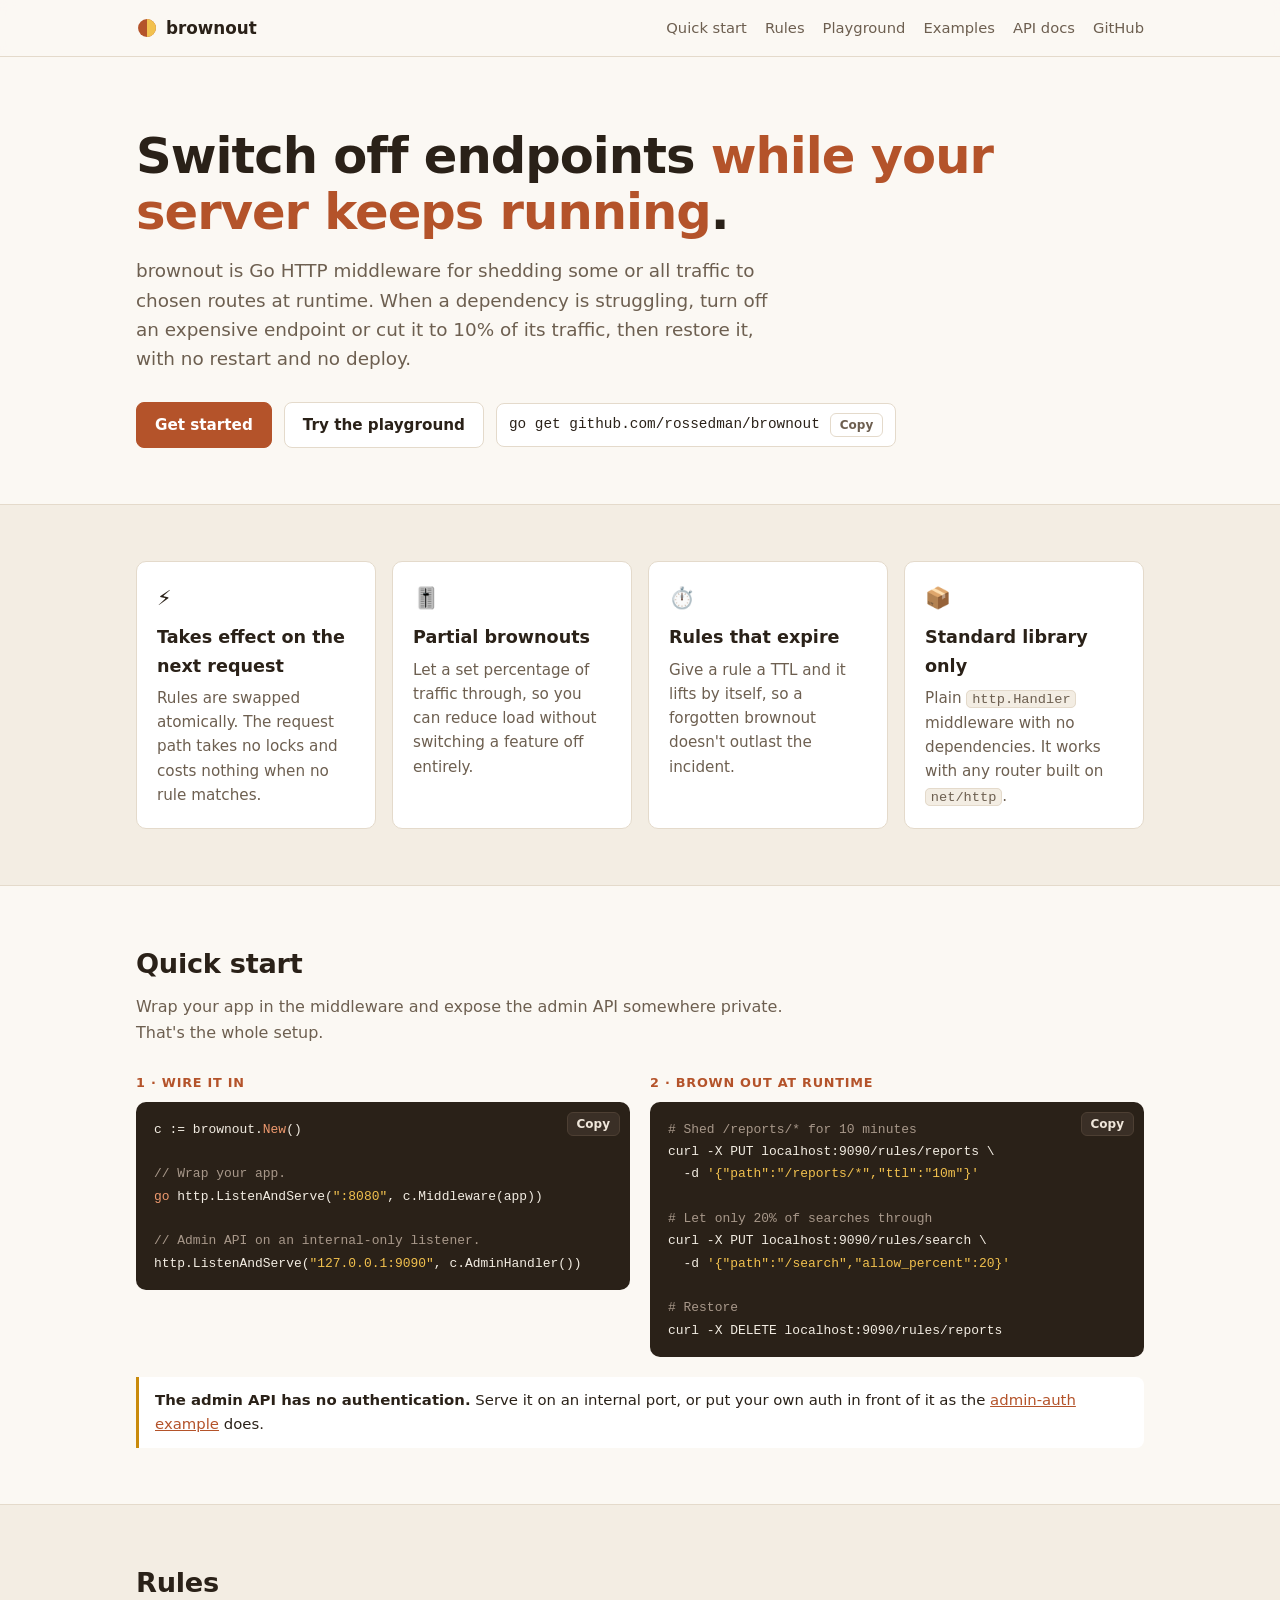
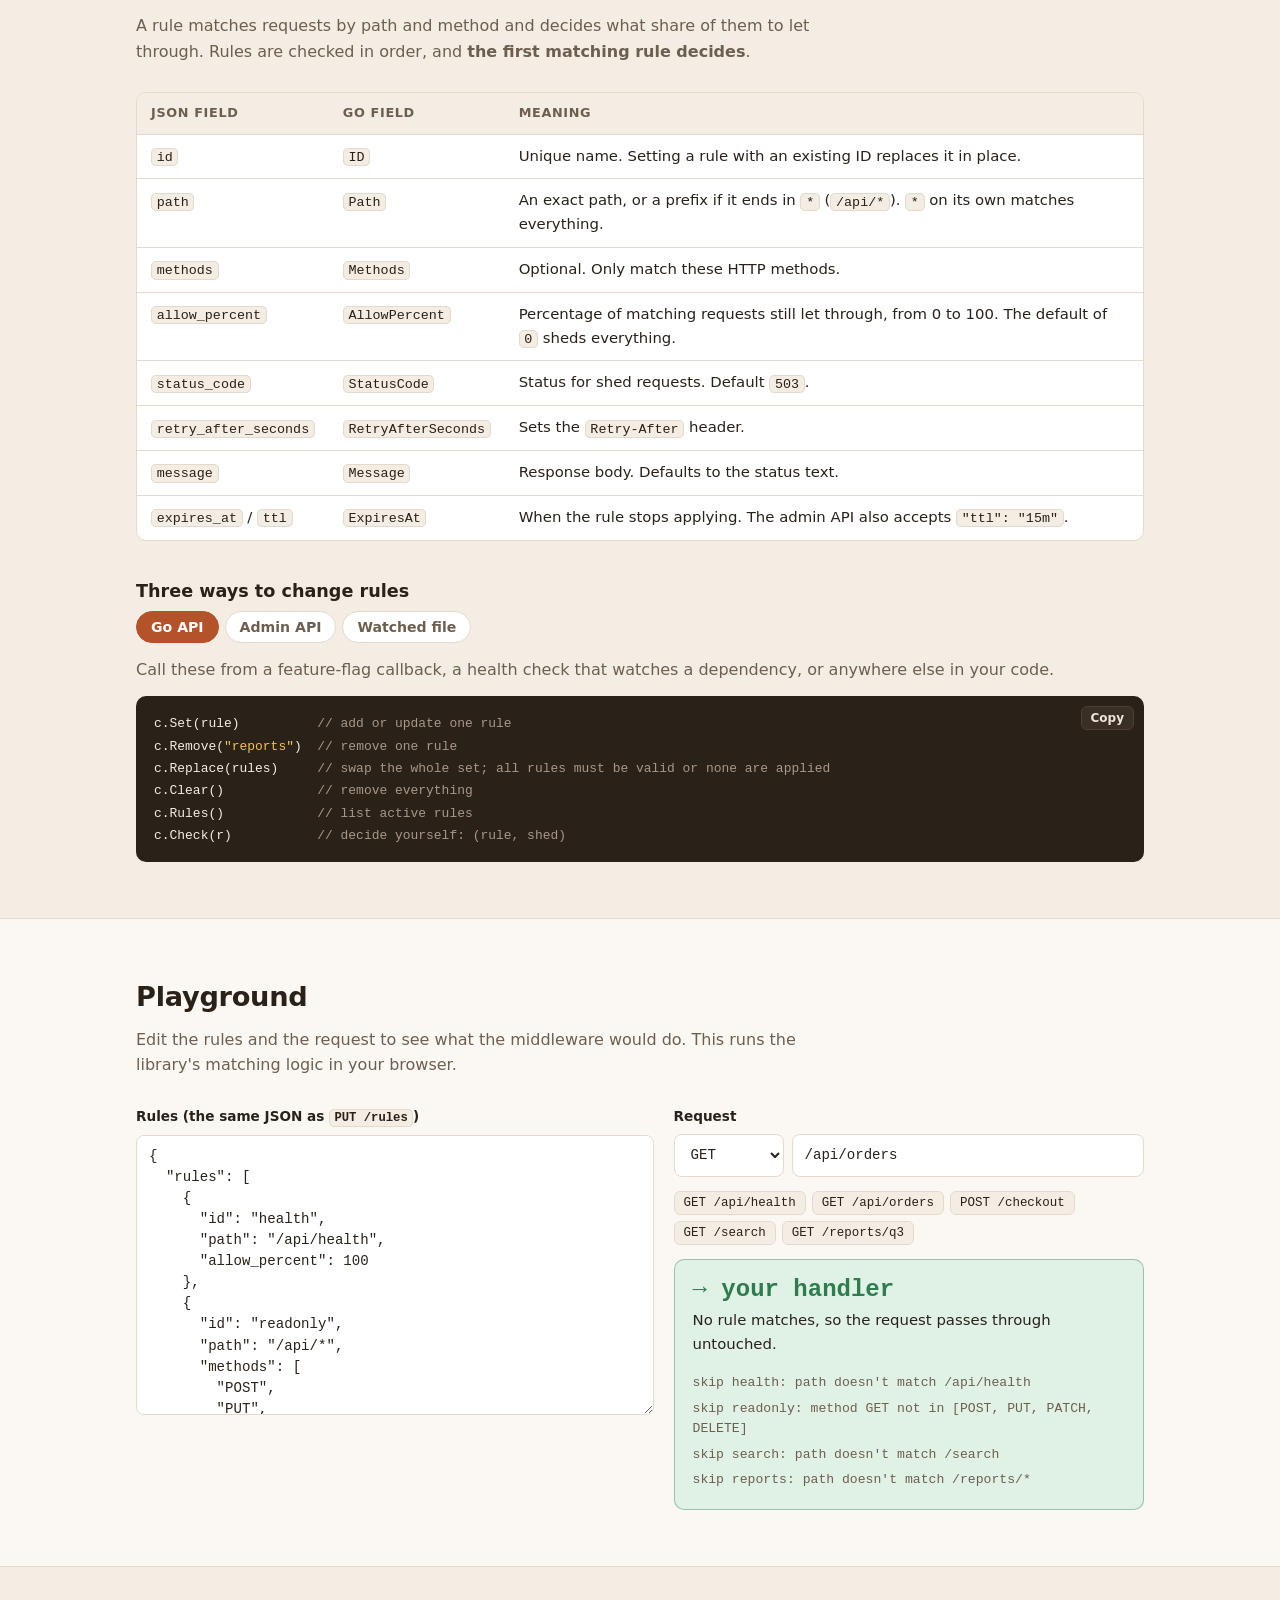
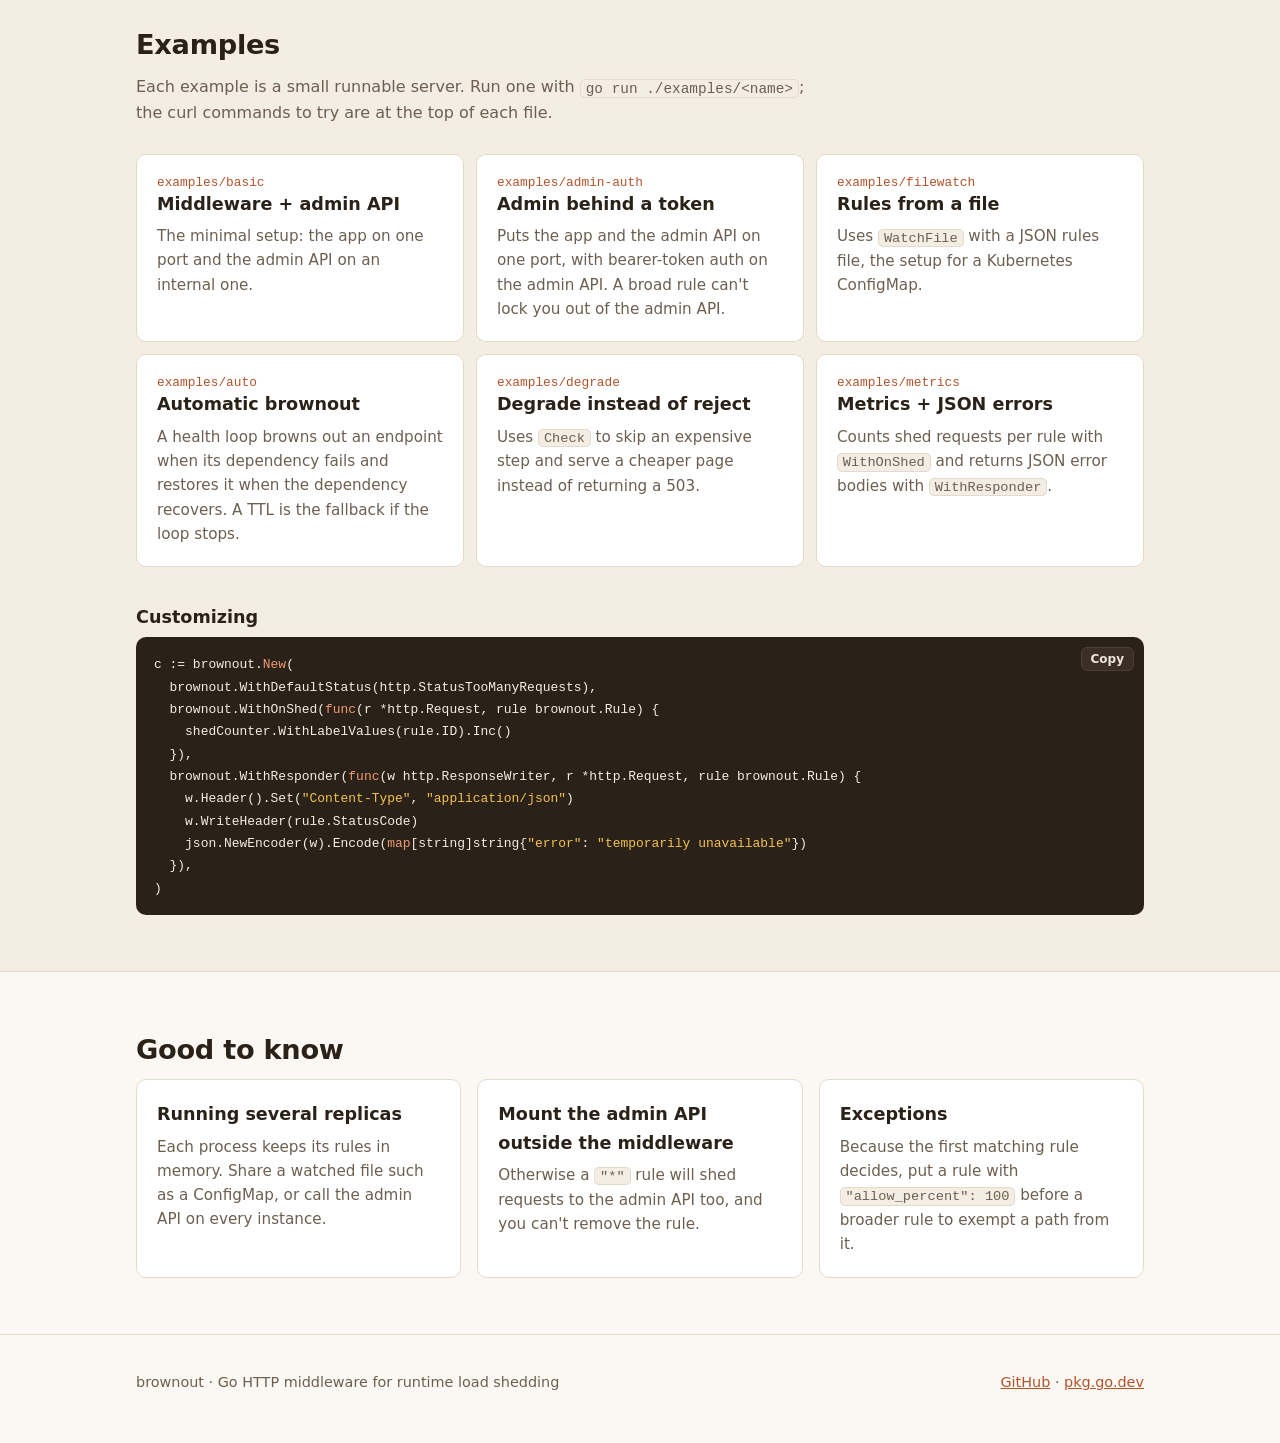
==== site/index.html @ 07f8ac24 "Add more examples and a GitHub Pages site - examples: admin-auth, filewatch, auto, degrade, metrics " ====
<!doctype html>
<html lang="en">
<head>
<meta charset="utf-8">
<meta name="viewport" content="width=device-width, initial-scale=1">
<title>brownout — runtime load shedding for Go</title>
<meta name="description" content="Go HTTP middleware for browning out endpoints at runtime, without restarting the server.">
<link rel="icon" href="data:image/svg+xml,<svg xmlns='http://www.w3.org/2000/svg' viewBox='0 0 32 32'><circle cx='16' cy='16' r='13' fill='%23b4532a'/><path d='M16 3a13 13 0 0 1 0 26z' fill='%23f2c14e'/></svg>">
<style>
:root {
  --bg: #fbf8f3;
  --bg-alt: #f3ede3;
  --surface: #ffffff;
  --text: #2a2118;
  --muted: #6d5f50;
  --border: #e4dacb;
  --accent: #b4532a;
  --accent-soft: #f6e3d6;
  --amber: #c98a0b;
  --ok: #2f7d4f;
  --ok-soft: #e0f1e6;
  --bad: #b3261e;
  --bad-soft: #f9e0de;
  --code-bg: #2a2118;
  --code-text: #f3ede3;
  --code-muted: #a8988a;
  --code-str: #f2c14e;
  --code-kw: #ef9a6f;
  --radius: 10px;
  --mono: ui-monospace, SFMono-Regular, "JetBrains Mono", Menlo, Consolas, monospace;
  --sans: system-ui, -apple-system, "Segoe UI", Roboto, sans-serif;
}
@media (prefers-color-scheme: dark) {
  :root {
    --bg: #17120e;
    --bg-alt: #1f1914;
    --surface: #241d17;
    --text: #efe6da;
    --muted: #a8988a;
    --border: #3a2f26;
    --accent: #ef9a6f;
    --accent-soft: #3a2519;
    --amber: #f2c14e;
    --ok: #7fcf9b;
    --ok-soft: #1c2f23;
    --bad: #f28b82;
    --bad-soft: #3a1d1b;
    --code-bg: #0f0b08;
  }
}
* { box-sizing: border-box; }
html { scroll-behavior: smooth; }
body {
  margin: 0;
  background: var(--bg);
  color: var(--text);
  font: 16px/1.6 var(--sans);
  -webkit-font-smoothing: antialiased;
}
a { color: var(--accent); }
code, pre { font-family: var(--mono); font-size: 0.9em; }
:not(pre) > code {
  background: var(--bg-alt);
  border: 1px solid var(--border);
  border-radius: 5px;
  padding: 0.05em 0.35em;
}
.wrap { max-width: 1040px; margin: 0 auto; padding: 0 16px; }

/* Nav */
nav {
  position: sticky; top: 0; z-index: 10;
  background: color-mix(in srgb, var(--bg) 88%, transparent);
  backdrop-filter: blur(8px);
  border-bottom: 1px solid var(--border);
}
nav .wrap { display: flex; align-items: center; gap: 20px; height: 56px; }
.logo { display: flex; align-items: center; gap: 8px; font-weight: 700; color: var(--text); text-decoration: none; font-size: 1.05rem; }
.logo svg { width: 22px; height: 22px; }
nav .links { margin-left: auto; display: flex; gap: 18px; font-size: 0.92rem; white-space: nowrap; }
nav .links a { color: var(--muted); text-decoration: none; }
nav .links a:hover { color: var(--text); }
@media (max-width: 640px) { nav .links .opt { display: none; } }

/* Hero */
.hero { padding: 72px 0 56px; }
.hero h1 { font-size: clamp(2rem, 5vw, 3.1rem); line-height: 1.12; margin: 0 0 16px; letter-spacing: -0.02em; }
.hero h1 em { font-style: normal; color: var(--accent); }
.hero p.lede { font-size: 1.15rem; color: var(--muted); max-width: 640px; margin: 0 0 28px; }
.cta { display: flex; flex-wrap: wrap; gap: 12px; align-items: center; }
.btn {
  display: inline-block; padding: 10px 18px; border-radius: 8px;
  font-weight: 600; text-decoration: none; font-size: 0.95rem;
  border: 1px solid var(--border); color: var(--text); background: var(--surface);
}
.btn.primary { background: var(--accent); border-color: var(--accent); color: #fff; }
@media (prefers-color-scheme: dark) { .btn.primary { color: #17120e; } }
.install {
  display: flex; align-items: center; gap: 10px;
  font-family: var(--mono); font-size: 0.9rem;
  background: var(--surface); border: 1px solid var(--border);
  border-radius: 8px; padding: 9px 12px; max-width: 100%;
}
.install span { overflow-x: auto; white-space: nowrap; min-width: 0; }
.install button { flex: none; }

/* Sections */
section { padding: 56px 0; border-top: 1px solid var(--border); }
section.alt { background: var(--bg-alt); }
h2 { font-size: 1.7rem; margin: 0 0 8px; letter-spacing: -0.01em; }
h3 { font-size: 1.1rem; margin: 0 0 6px; }
.sub { color: var(--muted); margin: 0 0 28px; max-width: 680px; }

.grid { display: grid; gap: 16px; grid-template-columns: repeat(auto-fit, minmax(240px, 1fr)); }
.card {
  background: var(--surface); border: 1px solid var(--border);
  border-radius: var(--radius); padding: 20px;
}
.card p { margin: 0; color: var(--muted); font-size: 0.95rem; }
.card .icon { font-size: 1.3rem; margin-bottom: 8px; display: block; }

/* Code */
pre {
  background: var(--code-bg); color: var(--code-text);
  border-radius: var(--radius); padding: 16px 18px; margin: 0;
  overflow-x: auto; line-height: 1.55;
}
pre .c { color: var(--code-muted); }
pre .s { color: var(--code-str); }
pre .k { color: var(--code-kw); }
.codeblock { position: relative; }
.copy {
  font: 600 0.75rem var(--sans); cursor: pointer;
  background: var(--surface); color: var(--muted);
  border: 1px solid var(--border); border-radius: 6px; padding: 4px 9px;
}
.codeblock .copy { position: absolute; top: 10px; right: 10px; background: #3a2f26; color: #efe6da; border-color: #4d3f33; }

.two { display: grid; gap: 20px; grid-template-columns: minmax(0, 1fr) minmax(0, 1fr); align-items: start; }
@media (max-width: 820px) { .two { grid-template-columns: minmax(0, 1fr); } }
.step { font-size: 0.8rem; font-weight: 700; text-transform: uppercase; letter-spacing: 0.06em; color: var(--accent); margin-bottom: 8px; }

/* Tables */
.table-wrap { overflow-x: auto; border: 1px solid var(--border); border-radius: var(--radius); background: var(--surface); }
table { border-collapse: collapse; width: 100%; font-size: 0.93rem; }
th, td { text-align: left; padding: 10px 14px; border-bottom: 1px solid var(--border); vertical-align: top; }
tr:last-child td { border-bottom: 0; }
th { background: var(--bg-alt); font-size: 0.8rem; text-transform: uppercase; letter-spacing: 0.05em; color: var(--muted); }
td code { white-space: nowrap; }

/* Tabs */
.tabs { display: flex; flex-wrap: wrap; gap: 6px; margin-bottom: 14px; }
.tab {
  cursor: pointer; font: 600 0.88rem var(--sans);
  padding: 7px 14px; border-radius: 999px;
  border: 1px solid var(--border); background: var(--surface); color: var(--muted);
}
.tab[aria-selected="true"] { background: var(--accent); border-color: var(--accent); color: #fff; }
@media (prefers-color-scheme: dark) { .tab[aria-selected="true"] { color: #17120e; } }
.panel[hidden] { display: none; }
.panel p { color: var(--muted); margin: 0 0 14px; }

/* Playground */
.pg { display: grid; gap: 20px; grid-template-columns: minmax(0, 1.1fr) minmax(0, 1fr); }
@media (max-width: 860px) { .pg { grid-template-columns: minmax(0, 1fr); } }
.pg label { display: block; font-weight: 600; font-size: 0.85rem; margin-bottom: 6px; }
.pg textarea, .pg input, .pg select {
  width: 100%; font: 0.88rem/1.5 var(--mono);
  background: var(--surface); color: var(--text);
  border: 1px solid var(--border); border-radius: 8px; padding: 10px 12px;
}
.pg textarea { min-height: 280px; resize: vertical; }
.pg textarea:focus, .pg input:focus, .pg select:focus { outline: 2px solid var(--accent); outline-offset: -1px; }
.req { display: grid; grid-template-columns: 110px 1fr; gap: 8px; margin-bottom: 14px; }
.presets { display: flex; flex-wrap: wrap; gap: 6px; margin: 0 0 14px; }
.presets button { font: 0.78rem var(--mono); cursor: pointer; padding: 4px 9px; border-radius: 6px; border: 1px solid var(--border); background: var(--bg-alt); color: var(--text); }
.result { border-radius: var(--radius); padding: 16px 18px; border: 1px solid var(--border); background: var(--surface); }
.result.ok { background: var(--ok-soft); border-color: color-mix(in srgb, var(--ok) 40%, transparent); }
.result.bad { background: var(--bad-soft); border-color: color-mix(in srgb, var(--bad) 40%, transparent); }
.result.err { background: var(--bg-alt); }
.result .status { font: 700 1.5rem var(--mono); }
.result.ok .status { color: var(--ok); }
.result.bad .status { color: var(--bad); }
.result .why { margin: 6px 0 0; font-size: 0.93rem; }
.result pre { margin-top: 12px; font-size: 0.8rem; padding: 10px 12px; }
.trace { list-style: none; padding: 0; margin: 14px 0 0; font: 0.82rem/1.5 var(--mono); }
.trace li { padding: 3px 0; color: var(--muted); }
.trace li.hit { color: var(--text); font-weight: 700; }
.meter { margin-top: 14px; }
.meter-bar { height: 10px; border-radius: 999px; background: var(--bad-soft); overflow: hidden; border: 1px solid var(--border); }
.meter-bar > div { height: 100%; background: var(--ok); transition: width 0.25s; }
.meter small { color: var(--muted); }

/* Examples list */
.ex { display: grid; gap: 12px; grid-template-columns: repeat(auto-fit, minmax(290px, 1fr)); }
.ex a.card { text-decoration: none; color: inherit; transition: border-color 0.15s; }
.ex a.card:hover { border-color: var(--accent); }
.ex .path { font: 0.8rem var(--mono); color: var(--accent); }

footer { padding: 36px 0 48px; color: var(--muted); font-size: 0.9rem; border-top: 1px solid var(--border); }
footer .wrap { display: flex; flex-wrap: wrap; gap: 16px; justify-content: space-between; }
.note { border-left: 3px solid var(--amber); background: var(--surface); padding: 12px 16px; border-radius: 0 8px 8px 0; margin-top: 20px; font-size: 0.93rem; }
</style>
</head>
<body>

<nav>
  <div class="wrap">
    <a class="logo" href="#">
      <svg viewBox="0 0 32 32" aria-hidden="true"><circle cx="16" cy="16" r="13" fill="var(--accent)"/><path d="M16 3a13 13 0 0 1 0 26z" fill="#f2c14e"/></svg>
      brownout
    </a>
    <div class="links">
      <a class="opt" href="#quickstart">Quick start</a>
      <a class="opt" href="#rules">Rules</a>
      <a href="#playground">Playground</a>
      <a class="opt" href="#examples">Examples</a>
      <a class="opt" href="https://pkg.go.dev/github.com/rossedman/brownout">API docs</a>
      <a href="https://github.com/rossedman/brownout">GitHub</a>
    </div>
  </div>
</nav>

<header class="hero">
  <div class="wrap">
    <h1>Switch off endpoints <em>while your server keeps running</em>.</h1>
    <p class="lede">brownout is Go HTTP middleware for shedding some or all traffic to chosen routes at runtime. When a dependency is struggling, turn off an expensive endpoint or cut it to 10% of its traffic, then restore it, with no restart and no deploy.</p>
    <div class="cta">
      <a class="btn primary" href="#quickstart">Get started</a>
      <a class="btn" href="#playground">Try the playground</a>
      <div class="install"><span id="install-cmd">go get github.com/rossedman/brownout</span><button class="copy" data-copy="#install-cmd">Copy</button></div>
    </div>
  </div>
</header>

<section class="alt">
  <div class="wrap">
    <div class="grid">
      <div class="card"><span class="icon">⚡</span><h3>Takes effect on the next request</h3><p>Rules are swapped atomically. The request path takes no locks and costs nothing when no rule matches.</p></div>
      <div class="card"><span class="icon">🎚️</span><h3>Partial brownouts</h3><p>Let a set percentage of traffic through, so you can reduce load without switching a feature off entirely.</p></div>
      <div class="card"><span class="icon">⏱️</span><h3>Rules that expire</h3><p>Give a rule a TTL and it lifts by itself, so a forgotten brownout doesn't outlast the incident.</p></div>
      <div class="card"><span class="icon">📦</span><h3>Standard library only</h3><p>Plain <code>http.Handler</code> middleware with no dependencies. It works with any router built on <code>net/http</code>.</p></div>
    </div>
  </div>
</section>

<section id="quickstart">
  <div class="wrap">
    <h2>Quick start</h2>
    <p class="sub">Wrap your app in the middleware and expose the admin API somewhere private. That's the whole setup.</p>
    <div class="two">
      <div>
        <div class="step">1 · Wire it in</div>
        <div class="codeblock"><button class="copy">Copy</button><pre><code>c := brownout.<span class="k">New</span>()

<span class="c">// Wrap your app.</span>
<span class="k">go</span> http.ListenAndServe(<span class="s">":8080"</span>, c.Middleware(app))

<span class="c">// Admin API on an internal-only listener.</span>
http.ListenAndServe(<span class="s">"127.0.0.1:9090"</span>, c.AdminHandler())</code></pre></div>
      </div>
      <div>
        <div class="step">2 · Brown out at runtime</div>
        <div class="codeblock"><button class="copy">Copy</button><pre><code><span class="c"># Shed /reports/* for 10 minutes</span>
curl -X PUT localhost:9090/rules/reports \
  -d <span class="s">'{"path":"/reports/*","ttl":"10m"}'</span>

<span class="c"># Let only 20% of searches through</span>
curl -X PUT localhost:9090/rules/search \
  -d <span class="s">'{"path":"/search","allow_percent":20}'</span>

<span class="c"># Restore</span>
curl -X DELETE localhost:9090/rules/reports</code></pre></div>
      </div>
    </div>
    <div class="note"><strong>The admin API has no authentication.</strong> Serve it on an internal port, or put your own auth in front of it as the <a href="https://github.com/rossedman/brownout/tree/master/examples/admin-auth">admin-auth example</a> does.</div>
  </div>
</section>

<section id="rules" class="alt">
  <div class="wrap">
    <h2>Rules</h2>
    <p class="sub">A rule matches requests by path and method and decides what share of them to let through. Rules are checked in order, and <strong>the first matching rule decides</strong>.</p>
    <div class="table-wrap">
      <table>
        <thead><tr><th>JSON field</th><th>Go field</th><th>Meaning</th></tr></thead>
        <tbody>
          <tr><td><code>id</code></td><td><code>ID</code></td><td>Unique name. Setting a rule with an existing ID replaces it in place.</td></tr>
          <tr><td><code>path</code></td><td><code>Path</code></td><td>An exact path, or a prefix if it ends in <code>*</code> (<code>/api/*</code>). <code>*</code> on its own matches everything.</td></tr>
          <tr><td><code>methods</code></td><td><code>Methods</code></td><td>Optional. Only match these HTTP methods.</td></tr>
          <tr><td><code>allow_percent</code></td><td><code>AllowPercent</code></td><td>Percentage of matching requests still let through, from 0 to 100. The default of <code>0</code> sheds everything.</td></tr>
          <tr><td><code>status_code</code></td><td><code>StatusCode</code></td><td>Status for shed requests. Default <code>503</code>.</td></tr>
          <tr><td><code>retry_after_seconds</code></td><td><code>RetryAfterSeconds</code></td><td>Sets the <code>Retry-After</code> header.</td></tr>
          <tr><td><code>message</code></td><td><code>Message</code></td><td>Response body. Defaults to the status text.</td></tr>
          <tr><td><code>expires_at</code> / <code>ttl</code></td><td><code>ExpiresAt</code></td><td>When the rule stops applying. The admin API also accepts <code>"ttl": "15m"</code>.</td></tr>
        </tbody>
      </table>
    </div>

    <h3 style="margin-top:36px">Three ways to change rules</h3>
    <div class="tabs" role="tablist" data-group="change">
      <button class="tab" role="tab" aria-selected="true" data-panel="ch-go">Go API</button>
      <button class="tab" role="tab" aria-selected="false" data-panel="ch-admin">Admin API</button>
      <button class="tab" role="tab" aria-selected="false" data-panel="ch-file">Watched file</button>
    </div>
    <div class="panel" id="ch-go">
      <p>Call these from a feature-flag callback, a health check that watches a dependency, or anywhere else in your code.</p>
      <div class="codeblock"><button class="copy">Copy</button><pre><code>c.Set(rule)          <span class="c">// add or update one rule</span>
c.Remove(<span class="s">"reports"</span>)  <span class="c">// remove one rule</span>
c.Replace(rules)     <span class="c">// swap the whole set; all rules must be valid or none are applied</span>
c.Clear()            <span class="c">// remove everything</span>
c.Rules()            <span class="c">// list active rules</span>
c.Check(r)           <span class="c">// decide yourself: (rule, shed)</span></code></pre></div>
    </div>
    <div class="panel" id="ch-admin" hidden>
      <p>Mount <code>c.AdminHandler()</code> under a prefix with <code>http.StripPrefix</code>.</p>
      <div class="table-wrap">
        <table>
          <thead><tr><th>Method</th><th>Path</th><th>Does</th></tr></thead>
          <tbody>
            <tr><td><code>GET</code></td><td><code>/rules</code></td><td>List active rules: <code>{"rules": [...]}</code></td></tr>
            <tr><td><code>PUT</code></td><td><code>/rules</code></td><td>Replace all rules</td></tr>
            <tr><td><code>DELETE</code></td><td><code>/rules</code></td><td>Remove all rules</td></tr>
            <tr><td><code>GET</code></td><td><code>/rules/{id}</code></td><td>Get one rule</td></tr>
            <tr><td><code>PUT</code></td><td><code>/rules/{id}</code></td><td>Create or update one rule</td></tr>
            <tr><td><code>DELETE</code></td><td><code>/rules/{id}</code></td><td>Remove one rule</td></tr>
          </tbody>
        </table>
      </div>
    </div>
    <div class="panel" id="ch-file" hidden>
      <p>Poll a JSON file and reload it when it changes. This suits Kubernetes ConfigMaps: edit the ConfigMap and every replica picks up the new rules. If the file is invalid or half-written, the current rules stay in place.</p>
      <div class="two">
        <div class="codeblock"><button class="copy">Copy</button><pre><code><span class="k">go</span> c.WatchFile(ctx, <span class="s">"/etc/brownout/rules.json"</span>,
  5*time.Second, <span class="k">func</span>(err error) {
    log.Printf(<span class="s">"brownout: %v"</span>, err)
  })</code></pre></div>
        <div class="codeblock"><button class="copy">Copy</button><pre><code>{ <span class="s">"rules"</span>: [
  { <span class="s">"id"</span>: <span class="s">"reports"</span>,
    <span class="s">"path"</span>: <span class="s">"/reports/*"</span>,
    <span class="s">"retry_after_seconds"</span>: 120 }
] }</code></pre></div>
      </div>
    </div>
  </div>
</section>

<section id="playground">
  <div class="wrap">
    <h2>Playground</h2>
    <p class="sub">Edit the rules and the request to see what the middleware would do. This runs the library's matching logic in your browser.</p>
    <div class="pg">
      <div>
        <label for="pg-rules">Rules (the same JSON as <code>PUT /rules</code>)</label>
        <textarea id="pg-rules" spellcheck="false"></textarea>
      </div>
      <div>
        <label>Request</label>
        <div class="req">
          <select id="pg-method" aria-label="Method">
            <option>GET</option><option>POST</option><option>PUT</option><option>PATCH</option><option>DELETE</option>
          </select>
          <input id="pg-path" value="/api/orders" aria-label="Path" spellcheck="false">
        </div>
        <div class="presets" id="pg-presets">
          <button data-m="GET" data-p="/api/health">GET /api/health</button>
          <button data-m="GET" data-p="/api/orders">GET /api/orders</button>
          <button data-m="POST" data-p="/checkout">POST /checkout</button>
          <button data-m="GET" data-p="/search">GET /search</button>
          <button data-m="GET" data-p="/reports/q3">GET /reports/q3</button>
        </div>
        <div id="pg-result" class="result" aria-live="polite"></div>
      </div>
    </div>
  </div>
</section>

<section id="examples" class="alt">
  <div class="wrap">
    <h2>Examples</h2>
    <p class="sub">Each example is a small runnable server. Run one with <code>go run ./examples/&lt;name&gt;</code>; the curl commands to try are at the top of each file.</p>
    <div class="ex">
      <a class="card" href="https://github.com/rossedman/brownout/blob/master/examples/basic/main.go"><div class="path">examples/basic</div><h3>Middleware + admin API</h3><p>The minimal setup: the app on one port and the admin API on an internal one.</p></a>
      <a class="card" href="https://github.com/rossedman/brownout/blob/master/examples/admin-auth/main.go"><div class="path">examples/admin-auth</div><h3>Admin behind a token</h3><p>Puts the app and the admin API on one port, with bearer-token auth on the admin API. A broad rule can't lock you out of the admin API.</p></a>
      <a class="card" href="https://github.com/rossedman/brownout/blob/master/examples/filewatch/main.go"><div class="path">examples/filewatch</div><h3>Rules from a file</h3><p>Uses <code>WatchFile</code> with a JSON rules file, the setup for a Kubernetes ConfigMap.</p></a>
      <a class="card" href="https://github.com/rossedman/brownout/blob/master/examples/auto/main.go"><div class="path">examples/auto</div><h3>Automatic brownout</h3><p>A health loop browns out an endpoint when its dependency fails and restores it when the dependency recovers. A TTL is the fallback if the loop stops.</p></a>
      <a class="card" href="https://github.com/rossedman/brownout/blob/master/examples/degrade/main.go"><div class="path">examples/degrade</div><h3>Degrade instead of reject</h3><p>Uses <code>Check</code> to skip an expensive step and serve a cheaper page instead of returning a 503.</p></a>
      <a class="card" href="https://github.com/rossedman/brownout/blob/master/examples/metrics/main.go"><div class="path">examples/metrics</div><h3>Metrics + JSON errors</h3><p>Counts shed requests per rule with <code>WithOnShed</code> and returns JSON error bodies with <code>WithResponder</code>.</p></a>
    </div>

    <h3 style="margin-top:36px">Customizing</h3>
    <div class="codeblock"><button class="copy">Copy</button><pre><code>c := brownout.<span class="k">New</span>(
  brownout.WithDefaultStatus(http.StatusTooManyRequests),
  brownout.WithOnShed(<span class="k">func</span>(r *http.Request, rule brownout.Rule) {
    shedCounter.WithLabelValues(rule.ID).Inc()
  }),
  brownout.WithResponder(<span class="k">func</span>(w http.ResponseWriter, r *http.Request, rule brownout.Rule) {
    w.Header().Set(<span class="s">"Content-Type"</span>, <span class="s">"application/json"</span>)
    w.WriteHeader(rule.StatusCode)
    json.NewEncoder(w).Encode(<span class="k">map</span>[string]string{<span class="s">"error"</span>: <span class="s">"temporarily unavailable"</span>})
  }),
)</code></pre></div>
  </div>
</section>

<section>
  <div class="wrap">
    <h2>Good to know</h2>
    <div class="grid">
      <div class="card"><h3>Running several replicas</h3><p>Each process keeps its rules in memory. Share a watched file such as a ConfigMap, or call the admin API on every instance.</p></div>
      <div class="card"><h3>Mount the admin API outside the middleware</h3><p>Otherwise a <code>"*"</code> rule will shed requests to the admin API too, and you can't remove the rule.</p></div>
      <div class="card"><h3>Exceptions</h3><p>Because the first matching rule decides, put a rule with <code>"allow_percent": 100</code> before a broader rule to exempt a path from it.</p></div>
    </div>
  </div>
</section>

<footer>
  <div class="wrap">
    <span>brownout · Go HTTP middleware for runtime load shedding</span>
    <span><a href="https://github.com/rossedman/brownout">GitHub</a> · <a href="https://pkg.go.dev/github.com/rossedman/brownout">pkg.go.dev</a></span>
  </div>
</footer>

<script>
// ---- Copy buttons ----
document.querySelectorAll(".copy").forEach(btn => {
  btn.addEventListener("click", async () => {
    const target = btn.dataset.copy
      ? document.querySelector(btn.dataset.copy)
      : btn.parentElement.querySelector("pre");
    try {
      await navigator.clipboard.writeText(target.innerText);
      const prev = btn.textContent;
      btn.textContent = "Copied";
      setTimeout(() => (btn.textContent = prev), 1200);
    } catch (_) { /* clipboard unavailable */ }
  });
});

// ---- Tabs ----
document.querySelectorAll(".tabs").forEach(group => {
  const tabs = [...group.querySelectorAll(".tab")];
  tabs.forEach(tab => tab.addEventListener("click", () => {
    tabs.forEach(t => {
      const on = t === tab;
      t.setAttribute("aria-selected", on);
      document.getElementById(t.dataset.panel).hidden = !on;
    });
  }));
});

// ---- Playground: mirrors Rule.Validate / Matches / Controller.Check ----
const defaultRules = {
  rules: [
    { id: "health", path: "/api/health", allow_percent: 100 },
    { id: "readonly", path: "/api/*", methods: ["POST", "PUT", "PATCH", "DELETE"], retry_after_seconds: 60 },
    { id: "search", path: "/search", allow_percent: 20 },
    { id: "reports", path: "/reports/*", status_code: 410, message: "Reports are paused during the incident." }
  ]
};

const rulesEl = document.getElementById("pg-rules");
const methodEl = document.getElementById("pg-method");
const pathEl = document.getElementById("pg-path");
const resultEl = document.getElementById("pg-result");
rulesEl.value = JSON.stringify(defaultRules, null, 2);

const STATUS_TEXT = { 410: "Gone", 429: "Too Many Requests", 451: "Unavailable For Legal Reasons", 500: "Internal Server Error", 502: "Bad Gateway", 503: "Service Unavailable", 504: "Gateway Timeout" };
const esc = s => String(s).replace(/[&<>"]/g, c => ({ "&": "&amp;", "<": "&lt;", ">": "&gt;", '"': "&quot;" }[c]));

function validate(r) {
  const p = r.path;
  if (!r.id) return "rule id is required";
  if (!p) return `rule ${r.id}: path is required`;
  if (p !== "*" && !p.startsWith("/")) return `rule ${r.id}: path "${p}" must start with "/" or be "*"`;
  if (p.replace(/\*$/, "").includes("*")) return `rule ${r.id}: path "${p}" may only contain "*" at the end`;
  const a = r.allow_percent ?? 0;
  if (typeof a !== "number" || a < 0 || a > 100) return `rule ${r.id}: allow_percent must be between 0 and 100`;
  const s = r.status_code ?? 0;
  if (s !== 0 && (s < 100 || s > 599)) return `rule ${r.id}: status_code ${s} is not a valid HTTP status`;
  return null;
}

function matchPath(pattern, path) {
  return pattern.endsWith("*") ? path.startsWith(pattern.slice(0, -1)) : pattern === path;
}

function expired(r) {
  return r.expires_at && Date.parse(r.expires_at) <= Date.now();
}

function evaluate() {
  let doc;
  try { doc = JSON.parse(rulesEl.value); }
  catch (e) { return render({ kind: "err", msg: "Invalid JSON: " + e.message }); }
  const rules = Array.isArray(doc) ? doc : doc.rules;
  if (!Array.isArray(rules)) return render({ kind: "err", msg: 'Expected {"rules": [...]}' });

  const seen = new Set();
  for (const r of rules) {
    const err = validate(r);
    if (err) return render({ kind: "err", msg: err });
    if (seen.has(r.id)) return render({ kind: "err", msg: `duplicate rule id "${r.id}"` });
    seen.add(r.id);
  }

  const method = methodEl.value;
  const path = pathEl.value || "/";
  const trace = [];
  for (const r of rules) {
    const methods = (r.methods || []).map(m => m.toUpperCase());
    let skip = null;
    if (expired(r)) skip = "expired";
    else if (methods.length && !methods.includes(method)) skip = `method ${method} not in [${methods.join(", ")}]`;
    else if (!matchPath(r.path, path)) skip = `path doesn't match ${r.path}`;
    if (skip) { trace.push({ id: r.id, text: `skip  ${r.id}: ${skip}` }); continue; }
    trace.push({ id: r.id, hit: true, text: `match ${r.id}: first match decides` });
    return render({ kind: "match", rule: r, trace });
  }
  render({ kind: "none", trace });
}

function render(res) {
  if (res.kind === "err") {
    resultEl.className = "result err";
    resultEl.innerHTML = `<strong>Rules not accepted</strong><p class="why">${esc(res.msg)}</p><p class="why" style="color:var(--muted)">The admin API would return 400 and leave the current rules unchanged.</p>`;
    return;
  }
  const traceHtml = `<ul class="trace">${res.trace.map(t => `<li class="${t.hit ? "hit" : ""}">${esc(t.text)}</li>`).join("")}</ul>`;
  if (res.kind === "none") {
    resultEl.className = "result ok";
    resultEl.innerHTML = `<div class="status">→ your handler</div><p class="why">No rule matches, so the request passes through untouched.</p>${traceHtml}`;
    return;
  }
  const r = res.rule;
  const allow = r.allow_percent ?? 0;
  const status = r.status_code || 503;
  const msg = r.message || STATUS_TEXT[status] || "";
  const headers = [`HTTP/1.1 ${status} ${STATUS_TEXT[status] || ""}`.trim()];
  if (r.retry_after_seconds > 0) headers.push(`Retry-After: ${r.retry_after_seconds}`);
  headers.push("Content-Type: text/plain; charset=utf-8", "", msg);
  const shedResp = `<pre>${esc(headers.join("\n"))}</pre>`;

  if (allow >= 100) {
    resultEl.className = "result ok";
    resultEl.innerHTML = `<div class="status">→ your handler</div><p class="why">Rule <code>${esc(r.id)}</code> matches and allows 100%, so later rules are never checked.</p>${traceHtml}`;
  } else if (allow > 0) {
    resultEl.className = "result";
    resultEl.innerHTML = `<div class="status">${allow}% pass · ${100 - allow}% shed</div>
      <p class="why">Rule <code>${esc(r.id)}</code> matches. About ${allow}% of these requests reach your handler; the rest get:</p>
      <div class="meter"><div class="meter-bar"><div style="width:${allow}%"></div></div><small>green = allowed through</small></div>
      ${shedResp}${traceHtml}`;
  } else {
    resultEl.className = "result bad";
    resultEl.innerHTML = `<div class="status">${status} shed</div><p class="why">Rule <code>${esc(r.id)}</code> matches and sheds all matching traffic.</p>${shedResp}${traceHtml}`;
  }
}

[rulesEl, pathEl].forEach(el => el.addEventListener("input", evaluate));
methodEl.addEventListener("change", evaluate);
document.getElementById("pg-presets").addEventListener("click", e => {
  const b = e.target.closest("button");
  if (!b) return;
  methodEl.value = b.dataset.m;
  pathEl.value = b.dataset.p;
  evaluate();
});
evaluate();
</script>
</body>
</html>
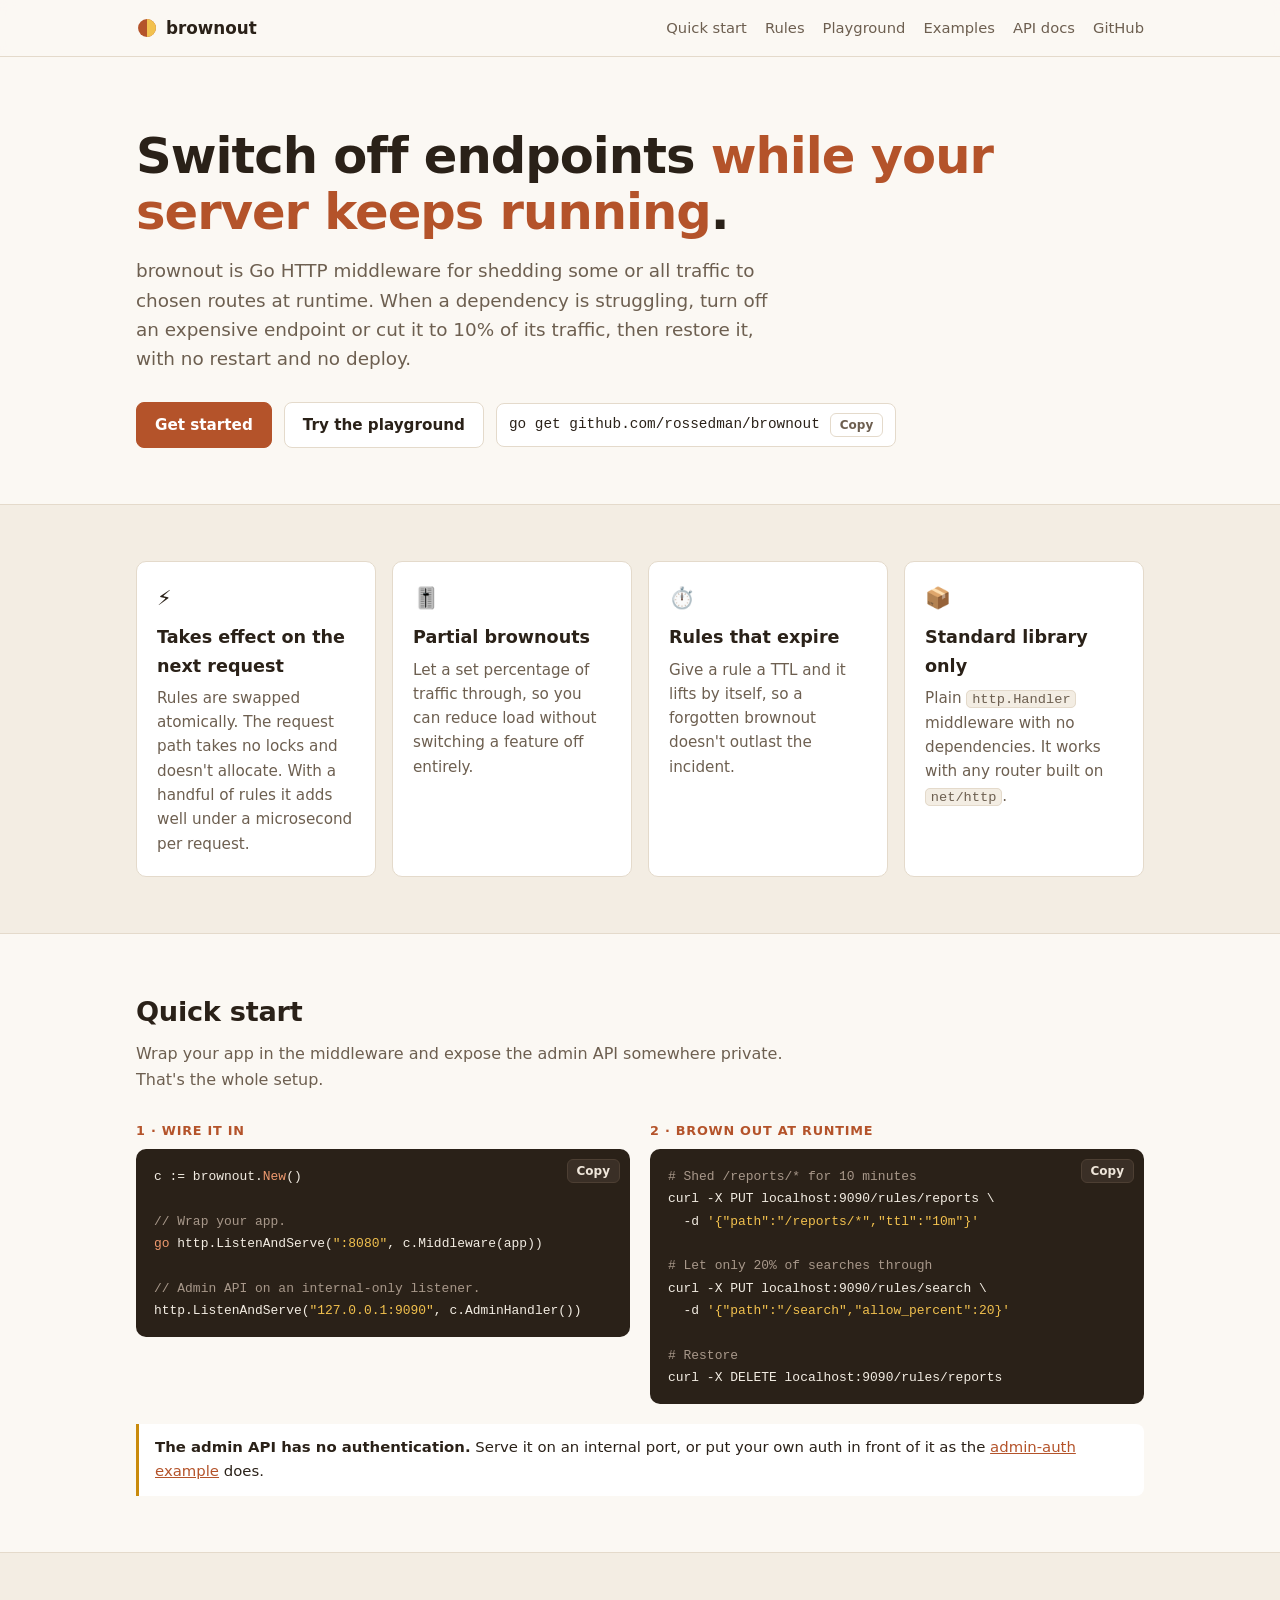
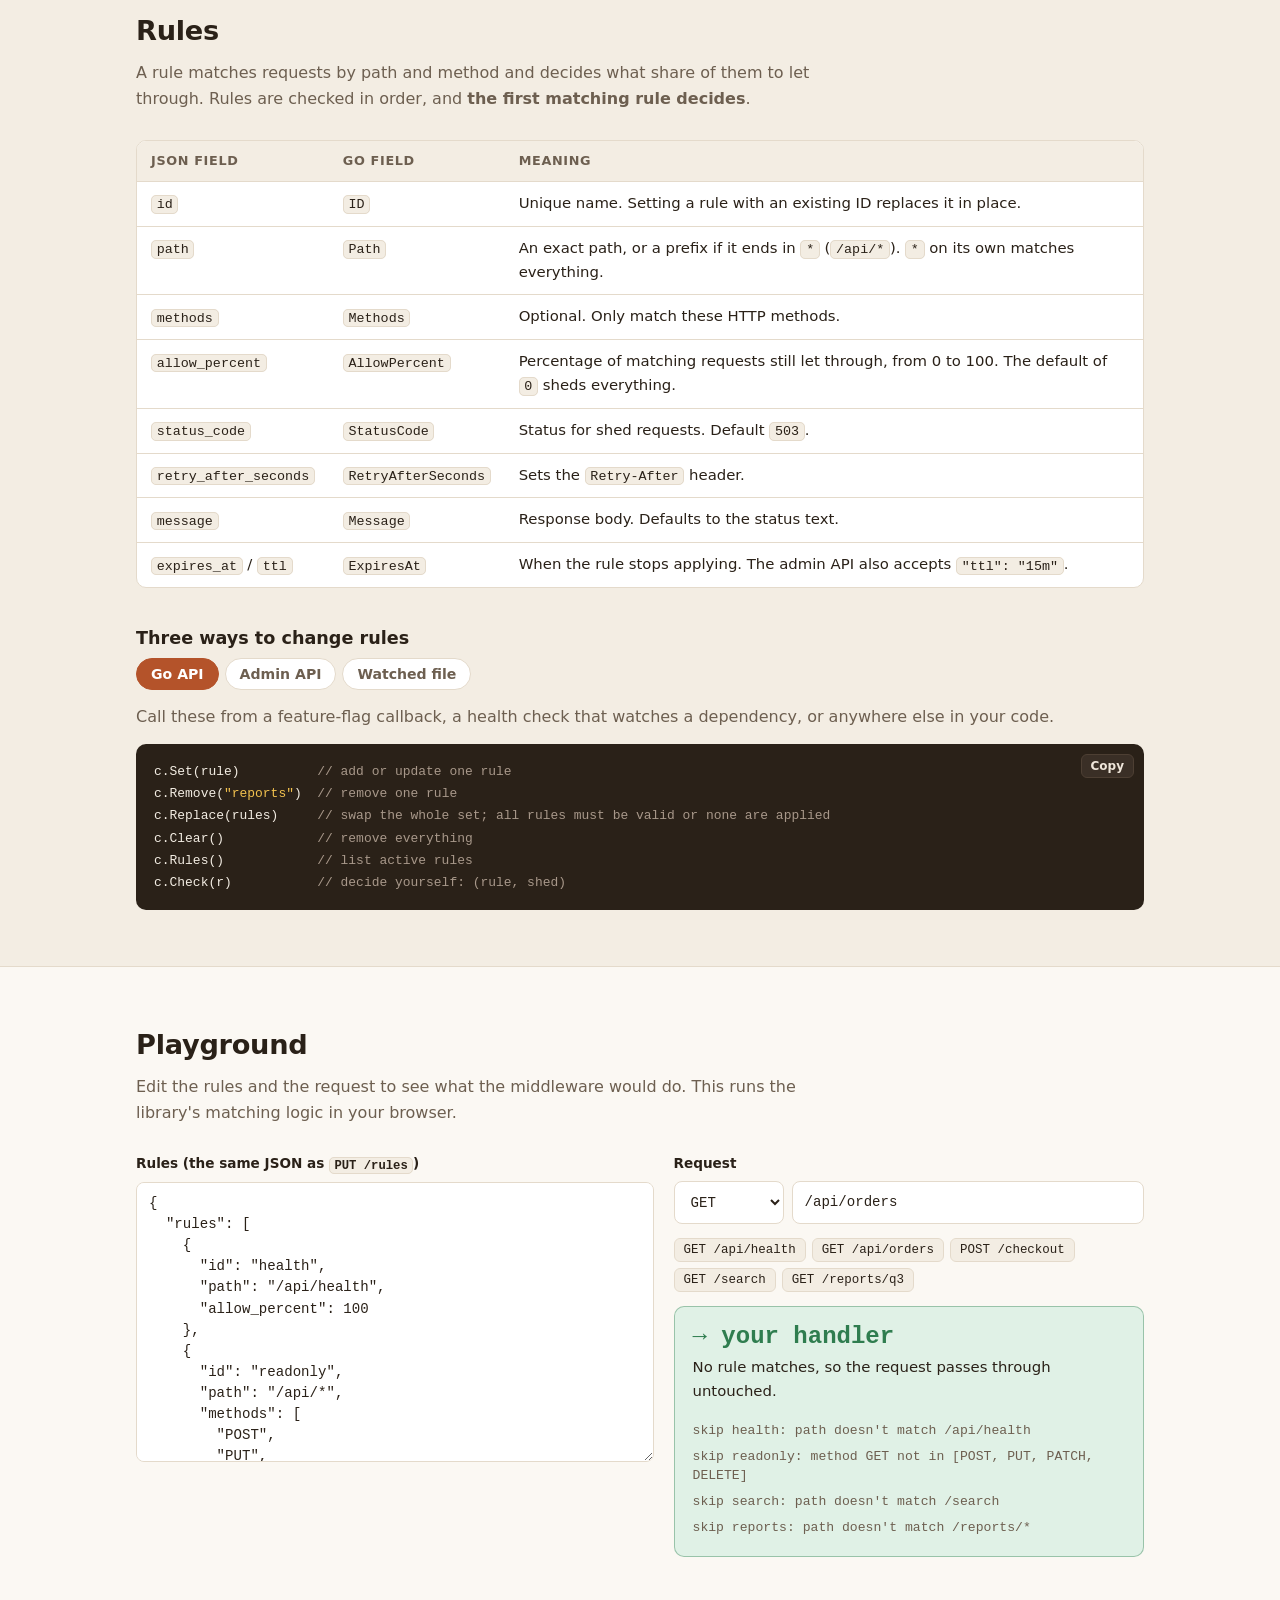
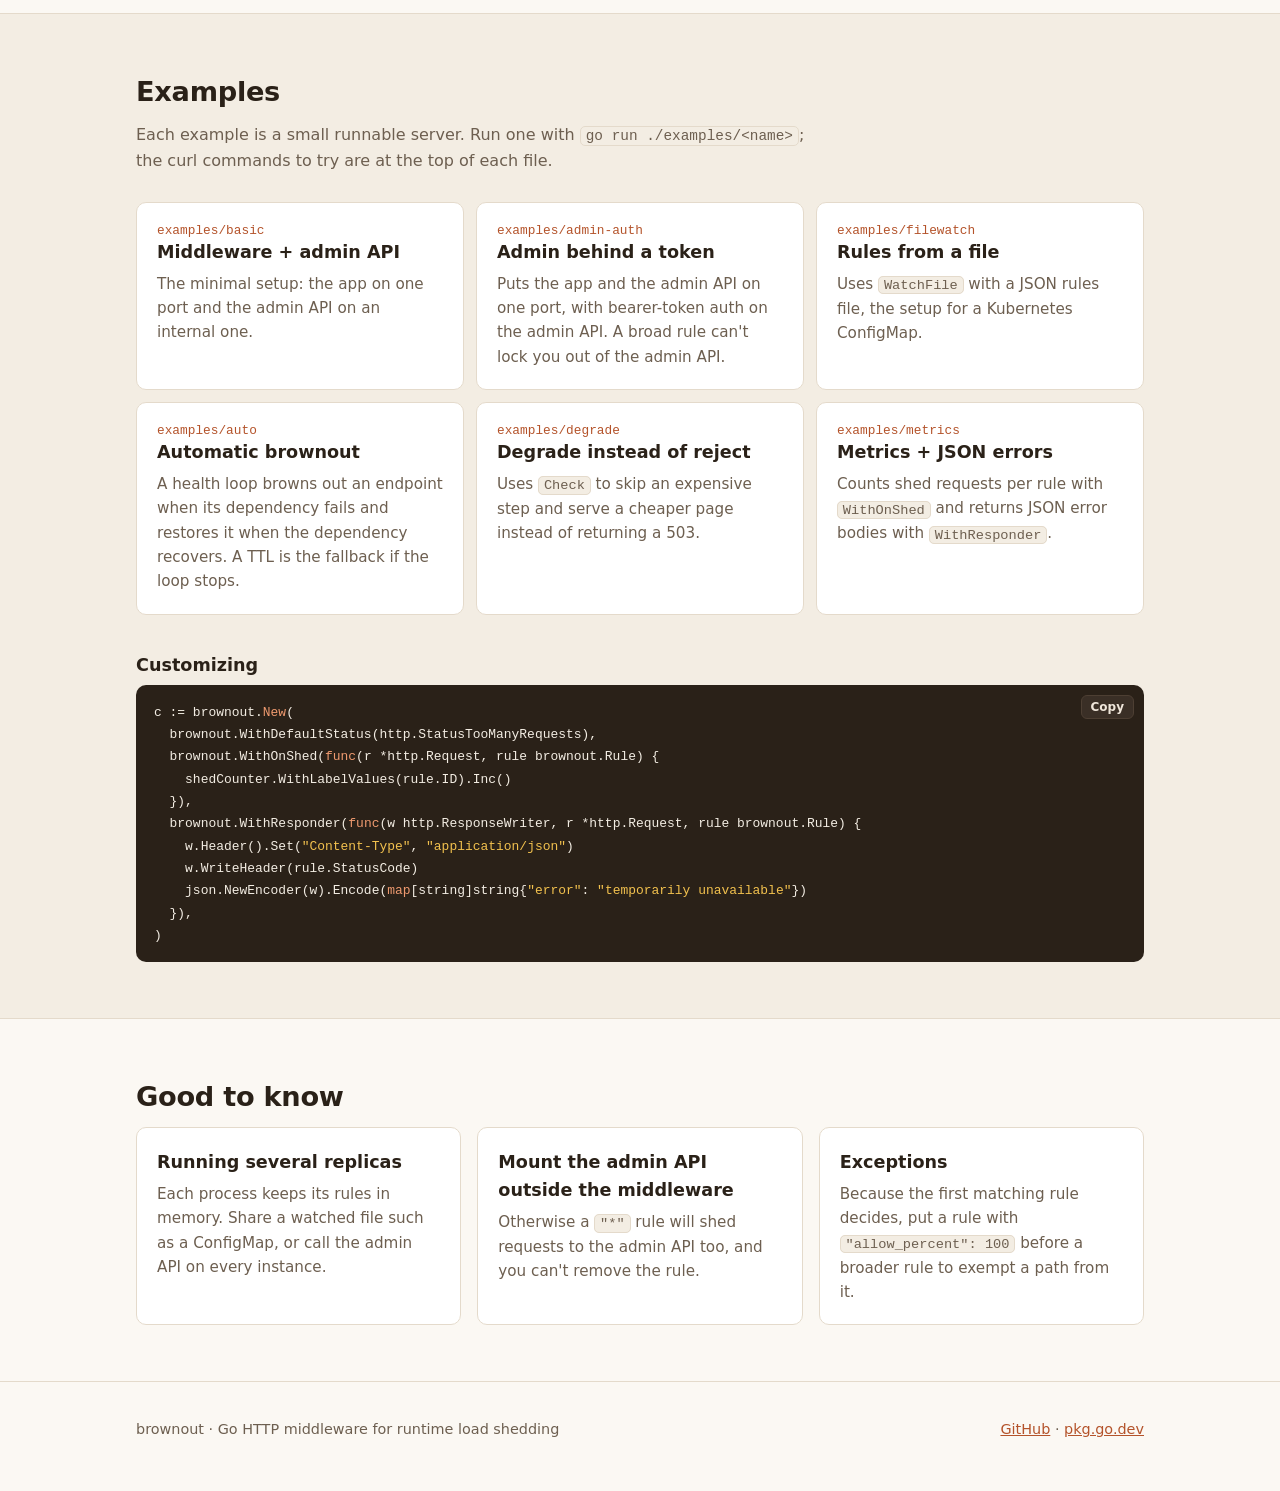
==== commit 79cdb78f: "Read the clock only when a matching rule has an expiry Check called time.Now() on every request when" ====
--- a/site/index.html
+++ b/site/index.html
@@ -236,7 +236,7 @@
 <section class="alt">
   <div class="wrap">
     <div class="grid">
-      <div class="card"><span class="icon">⚡</span><h3>Takes effect on the next request</h3><p>Rules are swapped atomically. The request path takes no locks and costs nothing when no rule matches.</p></div>
+      <div class="card"><span class="icon">⚡</span><h3>Takes effect on the next request</h3><p>Rules are swapped atomically. The request path takes no locks and doesn't allocate. With a handful of rules it adds well under a microsecond per request.</p></div>
       <div class="card"><span class="icon">🎚️</span><h3>Partial brownouts</h3><p>Let a set percentage of traffic through, so you can reduce load without switching a feature off entirely.</p></div>
       <div class="card"><span class="icon">⏱️</span><h3>Rules that expire</h3><p>Give a rule a TTL and it lifts by itself, so a forgotten brownout doesn't outlast the incident.</p></div>
       <div class="card"><span class="icon">📦</span><h3>Standard library only</h3><p>Plain <code>http.Handler</code> middleware with no dependencies. It works with any router built on <code>net/http</code>.</p></div>
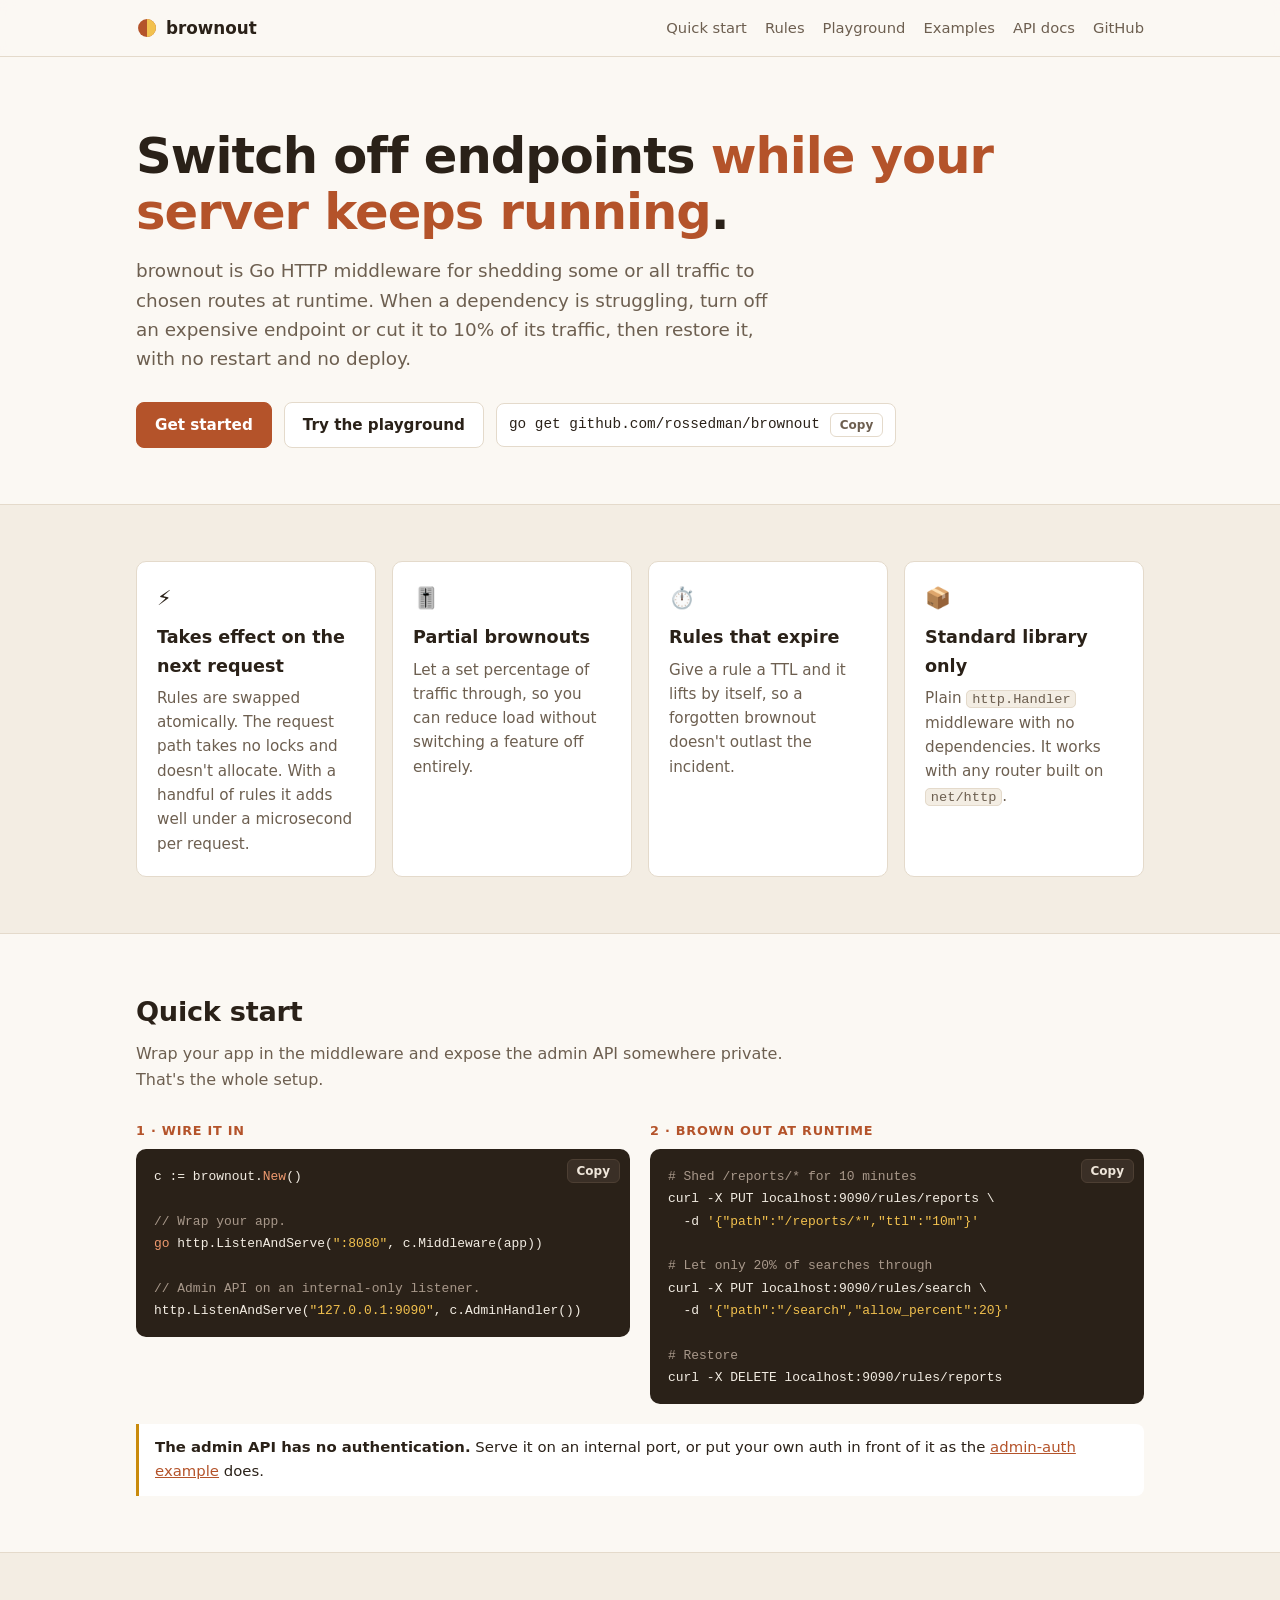
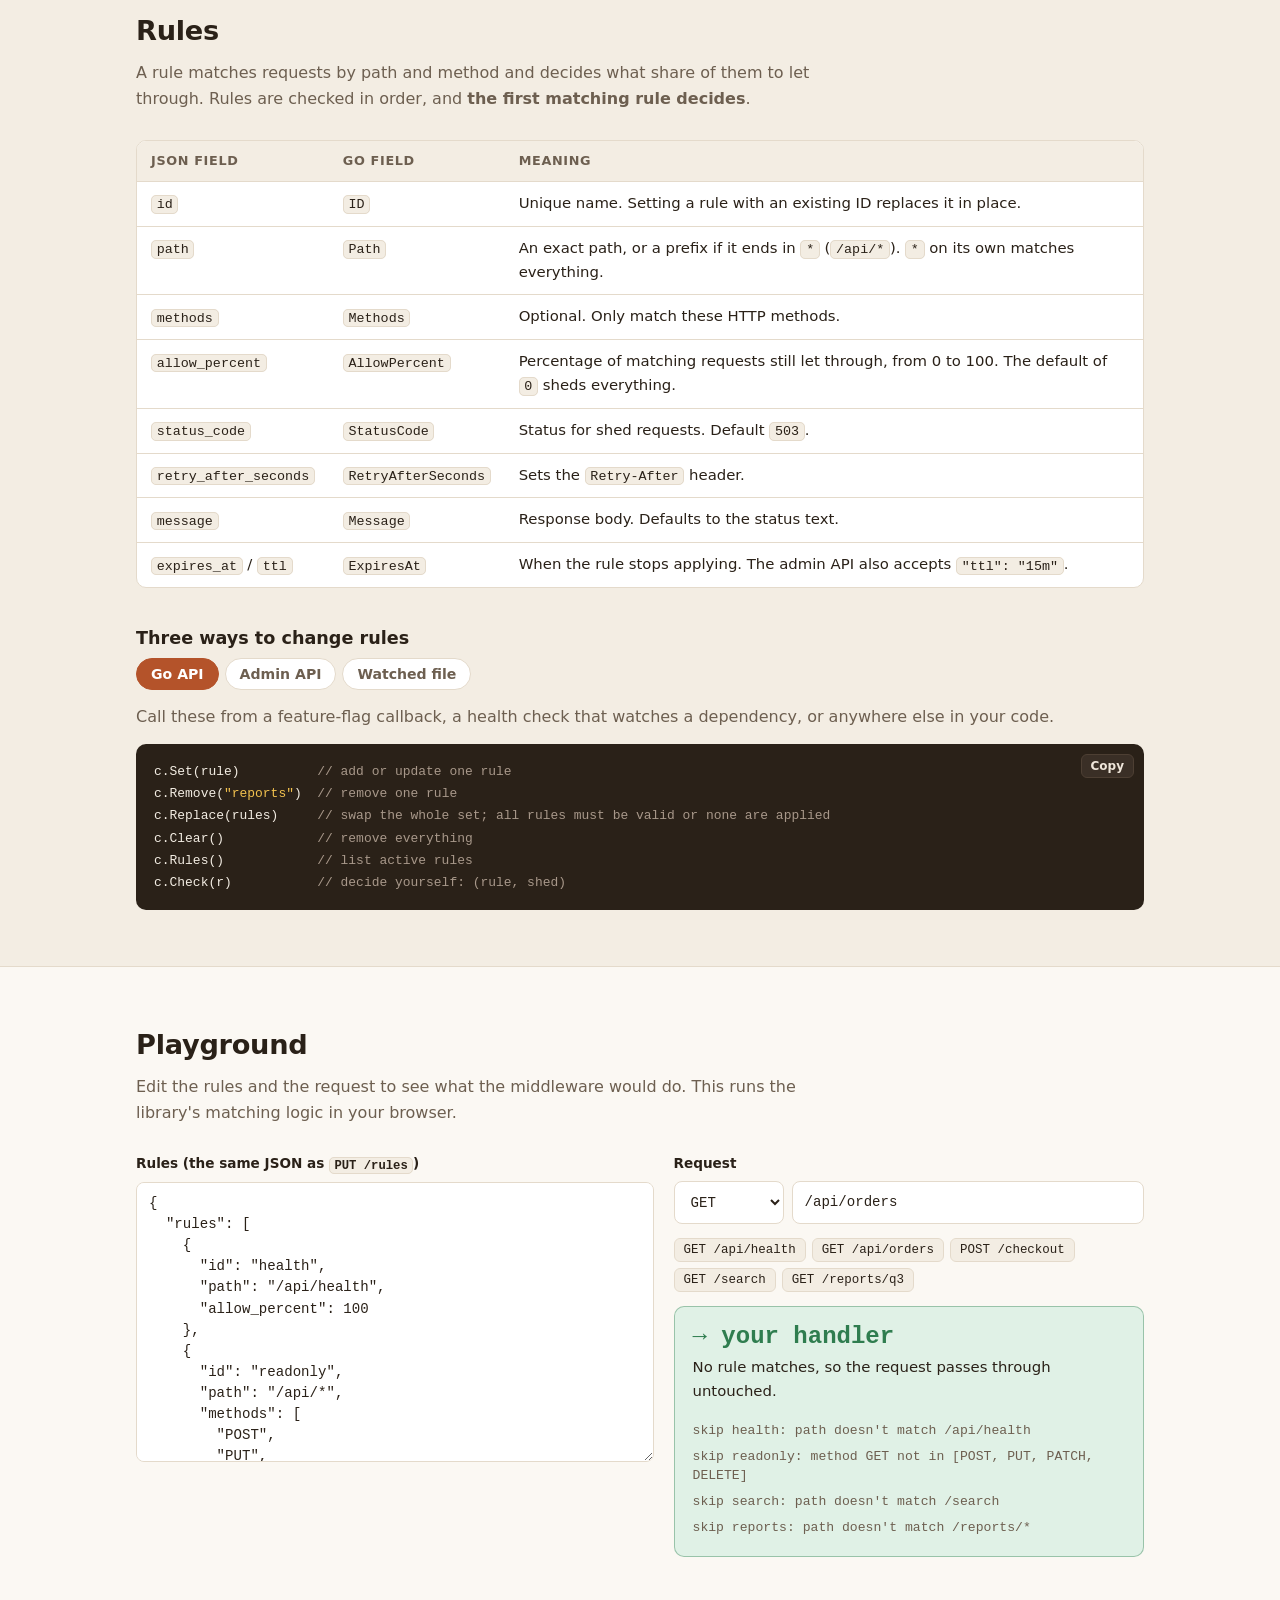
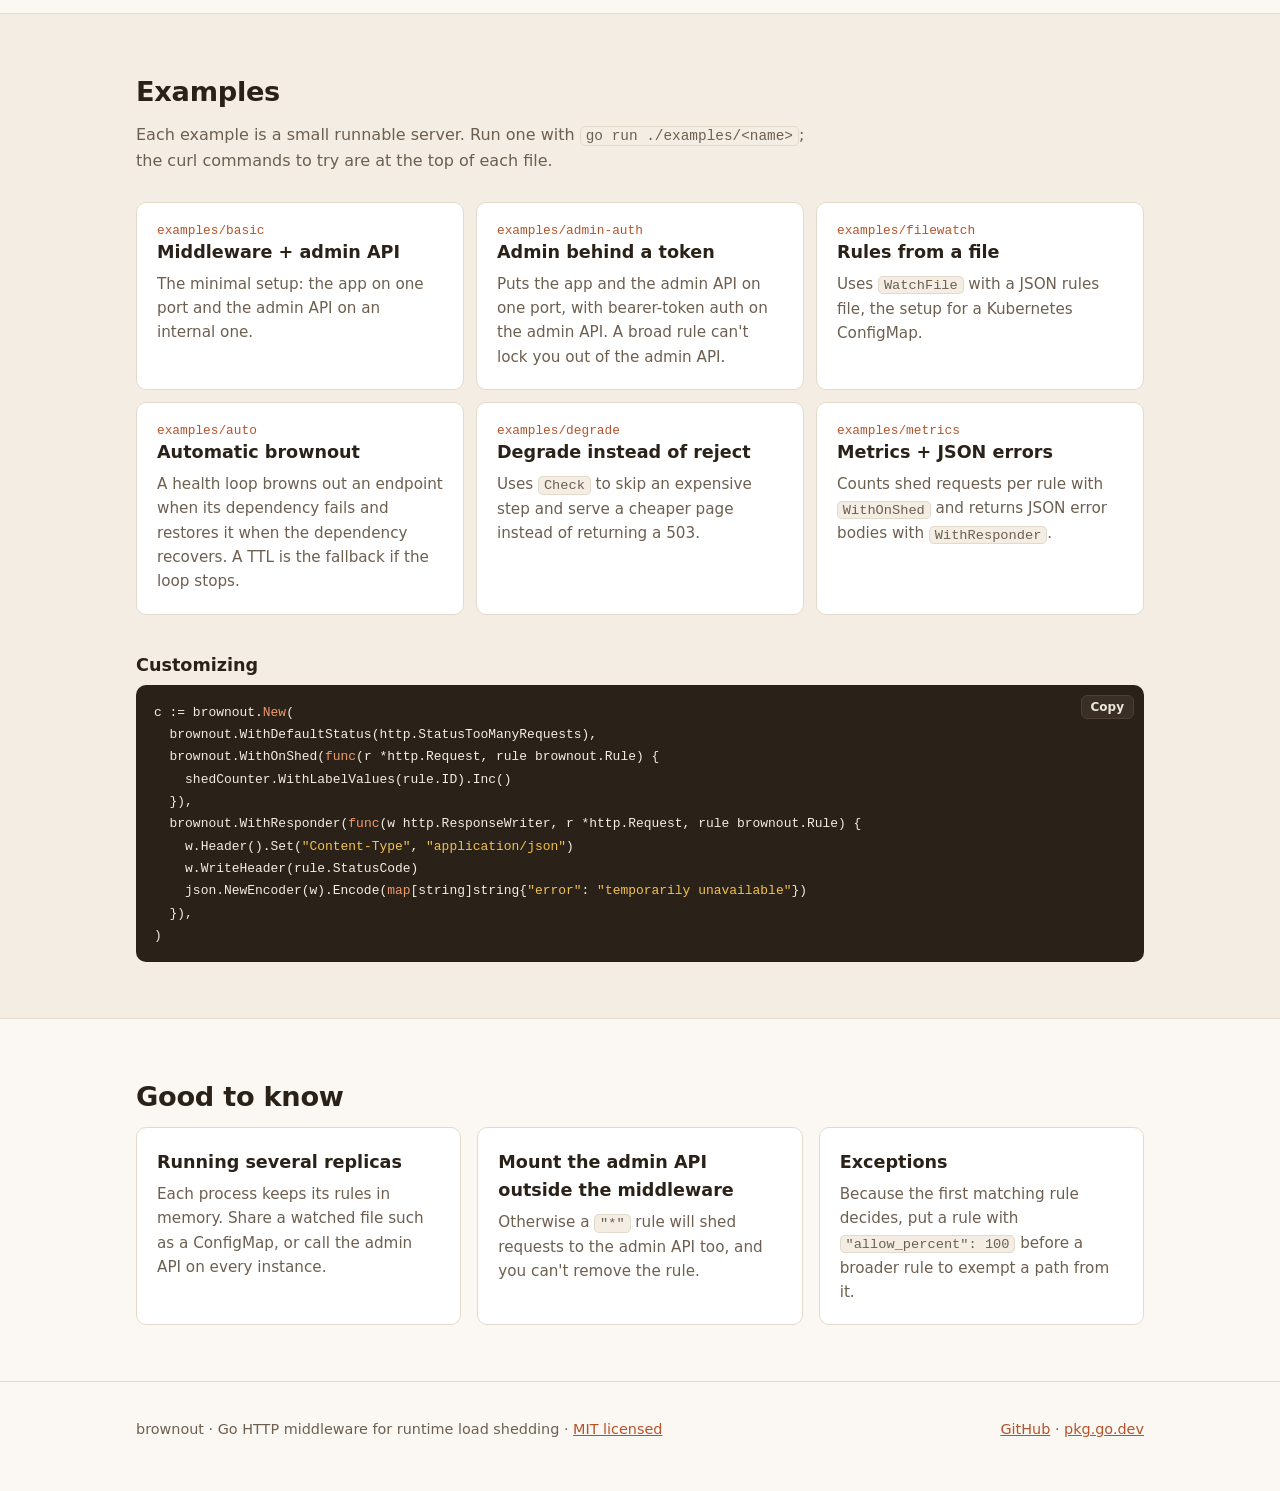
==== commit 458c46ad: "Add MIT license The repository is public but had no license, which leaves others without permission " ====
--- a/site/index.html
+++ b/site/index.html
@@ -416,7 +416,7 @@
 
 <footer>
   <div class="wrap">
-    <span>brownout · Go HTTP middleware for runtime load shedding</span>
+    <span>brownout · Go HTTP middleware for runtime load shedding · <a href="https://github.com/rossedman/brownout/blob/master/LICENSE">MIT licensed</a></span>
     <span><a href="https://github.com/rossedman/brownout">GitHub</a> · <a href="https://pkg.go.dev/github.com/rossedman/brownout">pkg.go.dev</a></span>
   </div>
 </footer>
